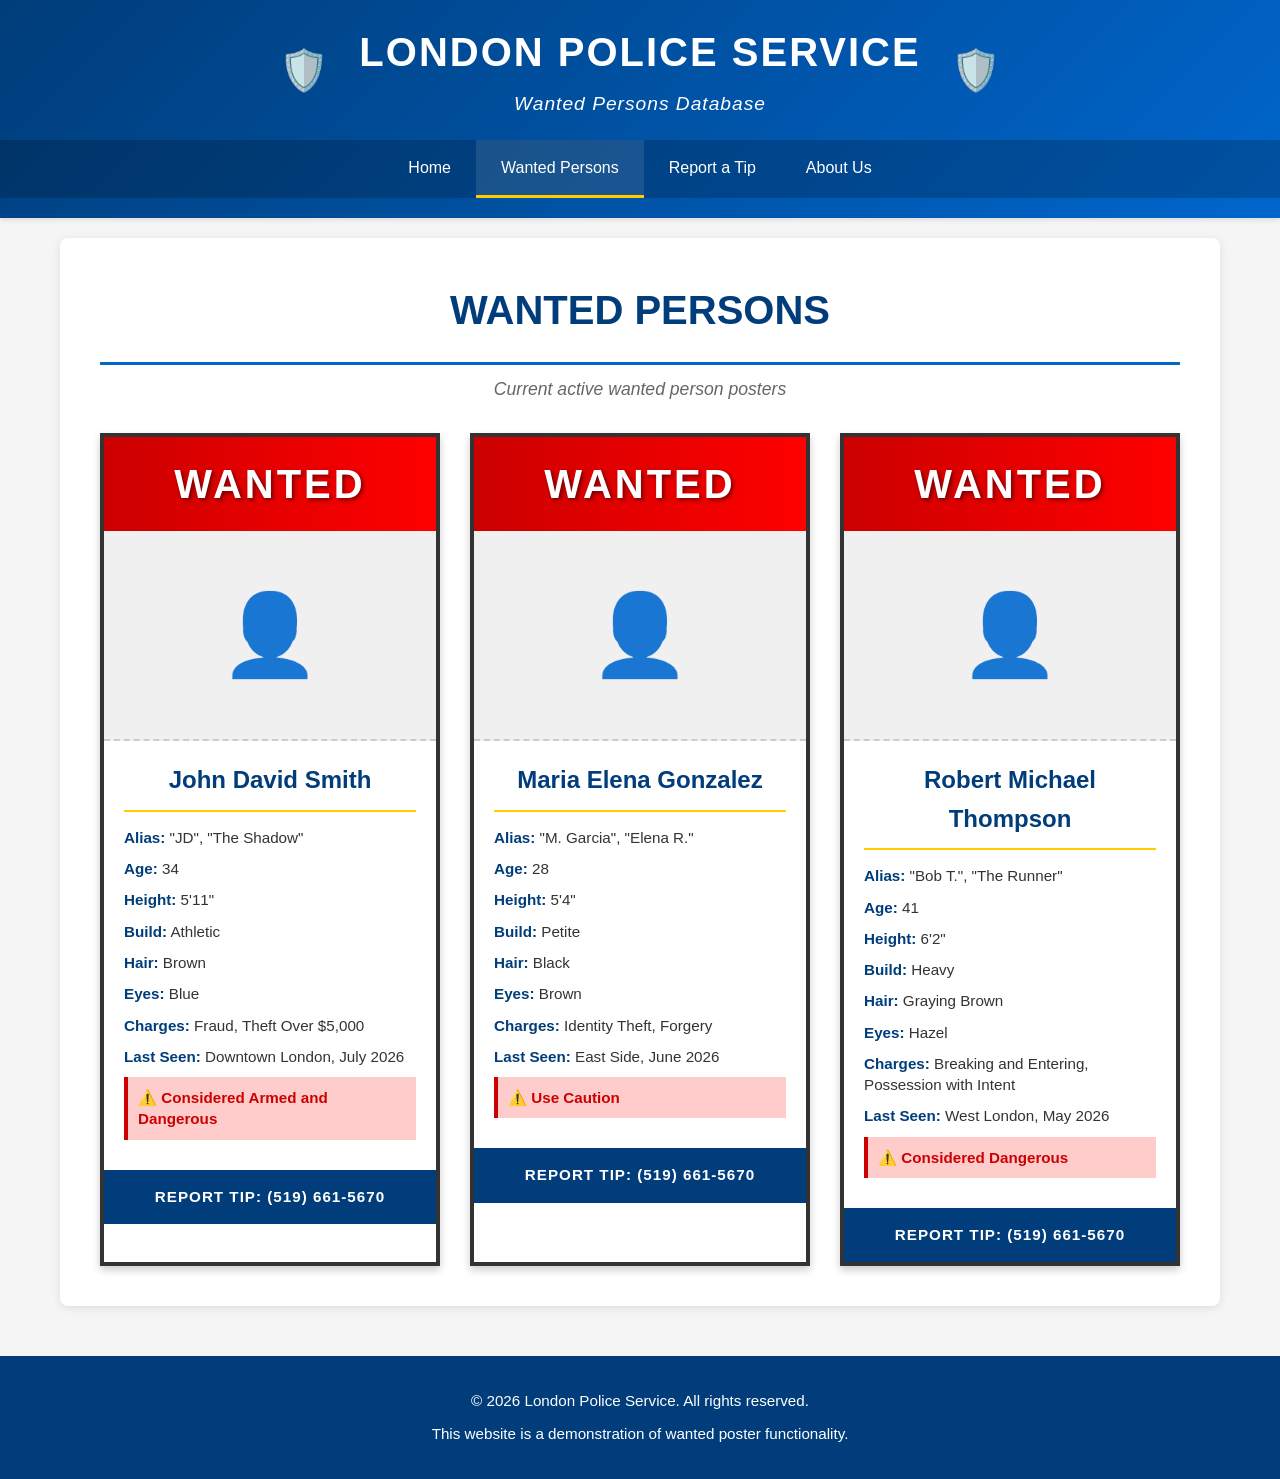
==== wanted.html @ baa458c2 "Initial website setup with London Police inspired design" ====
<!DOCTYPE html>
<html lang="en">
<head>
    <meta charset="UTF-8">
    <meta name="viewport" content="width=device-width, initial-scale=1.0">
    <title>Wanted Persons - London Police Service</title>
    <link rel="stylesheet" href="styles.css">
</head>
<body>
    <header>
        <div class="header-top">
            <div class="police-badge">🛡️</div>
            <div class="header-text">
                <h1>LONDON POLICE SERVICE</h1>
                <p>Wanted Persons Database</p>
            </div>
            <div class="police-badge">🛡️</div>
        </div>
        <nav class="navbar">
            <ul>
                <li><a href="index.html">Home</a></li>
                <li><a href="wanted.html" class="active">Wanted Persons</a></li>
                <li><a href="contact.html">Report a Tip</a></li>
                <li><a href="about.html">About Us</a></li>
            </ul>
        </nav>
    </header>

    <main>
        <section class="wanted-section">
            <h2>WANTED PERSONS</h2>
            <p class="section-subtitle">Current active wanted person posters</p>

            <div class="wanted-grid">
                <div class="wanted-poster">
                    <div class="poster-header">WANTED</div>
                    <div class="poster-image">👤</div>
                    <div class="poster-content">
                        <h3>John David Smith</h3>
                        <p><strong>Alias:</strong> "JD", "The Shadow"</p>
                        <p><strong>Age:</strong> 34</p>
                        <p><strong>Height:</strong> 5'11"</p>
                        <p><strong>Build:</strong> Athletic</p>
                        <p><strong>Hair:</strong> Brown</p>
                        <p><strong>Eyes:</strong> Blue</p>
                        <p><strong>Charges:</strong> Fraud, Theft Over $5,000</p>
                        <p><strong>Last Seen:</strong> Downtown London, July 2026</p>
                        <p class="warning">⚠️ Considered Armed and Dangerous</p>
                    </div>
                    <div class="poster-footer">REPORT TIP: (519) 661-5670</div>
                </div>

                <div class="wanted-poster">
                    <div class="poster-header">WANTED</div>
                    <div class="poster-image">👤</div>
                    <div class="poster-content">
                        <h3>Maria Elena Gonzalez</h3>
                        <p><strong>Alias:</strong> "M. Garcia", "Elena R."</p>
                        <p><strong>Age:</strong> 28</p>
                        <p><strong>Height:</strong> 5'4"</p>
                        <p><strong>Build:</strong> Petite</p>
                        <p><strong>Hair:</strong> Black</p>
                        <p><strong>Eyes:</strong> Brown</p>
                        <p><strong>Charges:</strong> Identity Theft, Forgery</p>
                        <p><strong>Last Seen:</strong> East Side, June 2026</p>
                        <p class="warning">⚠️ Use Caution</p>
                    </div>
                    <div class="poster-footer">REPORT TIP: (519) 661-5670</div>
                </div>

                <div class="wanted-poster">
                    <div class="poster-header">WANTED</div>
                    <div class="poster-image">👤</div>
                    <div class="poster-content">
                        <h3>Robert Michael Thompson</h3>
                        <p><strong>Alias:</strong> "Bob T.", "The Runner"</p>
                        <p><strong>Age:</strong> 41</p>
                        <p><strong>Height:</strong> 6'2"</p>
                        <p><strong>Build:</strong> Heavy</p>
                        <p><strong>Hair:</strong> Graying Brown</p>
                        <p><strong>Eyes:</strong> Hazel</p>
                        <p><strong>Charges:</strong> Breaking and Entering, Possession with Intent</p>
                        <p><strong>Last Seen:</strong> West London, May 2026</p>
                        <p class="warning">⚠️ Considered Dangerous</p>
                    </div>
                    <div class="poster-footer">REPORT TIP: (519) 661-5670</div>
                </div>
            </div>
        </section>
    </main>

    <footer>
        <p>&copy; 2026 London Police Service. All rights reserved.</p>
        <p>This website is a demonstration of wanted poster functionality.</p>
    </footer>
</body>
</html>
---- styles.css ----
* {
    margin: 0;
    padding: 0;
    box-sizing: border-box;
}

body {
    font-family: 'Arial', sans-serif;
    line-height: 1.6;
    color: #333;
    background-color: #f5f5f5;
}

/* Header Styles */
header {
    background: linear-gradient(135deg, #003d7a 0%, #0066cc 100%);
    color: white;
    padding: 20px 0;
    box-shadow: 0 2px 5px rgba(0,0,0,0.1);
    position: sticky;
    top: 0;
    z-index: 100;
}

.header-top {
    display: flex;
    justify-content: center;
    align-items: center;
    gap: 30px;
    margin-bottom: 20px;
    padding: 0 20px;
}

.police-badge {
    font-size: 2.5rem;
}

.header-text {
    text-align: center;
}

.header-text h1 {
    font-size: 2.5rem;
    font-weight: bold;
    letter-spacing: 2px;
    margin-bottom: 5px;
}

.header-text p {
    font-size: 1.2rem;
    font-style: italic;
    letter-spacing: 1px;
}

/* Navigation */
.navbar {
    background-color: rgba(0,0,0,0.2);
    padding: 0;
}

.navbar ul {
    list-style: none;
    display: flex;
    justify-content: center;
    flex-wrap: wrap;
}

.navbar a {
    display: block;
    color: white;
    text-decoration: none;
    padding: 15px 25px;
    transition: all 0.3s ease;
    border-bottom: 3px solid transparent;
    font-weight: 500;
}

.navbar a:hover,
.navbar a.active {
    background-color: rgba(255,255,255,0.1);
    border-bottom-color: #ffcc00;
}

/* Main Content */
main {
    max-width: 1200px;
    margin: 20px auto;
    padding: 0 20px;
}

/* Hero Section */
.hero {
    background: linear-gradient(135deg, #0066cc 0%, #003d7a 100%);
    color: white;
    padding: 60px 40px;
    border-radius: 8px;
    text-align: center;
    margin-bottom: 40px;
    box-shadow: 0 4px 6px rgba(0,0,0,0.1);
}

.hero h2 {
    font-size: 3rem;
    margin-bottom: 15px;
    text-shadow: 2px 2px 4px rgba(0,0,0,0.3);
}

.hero p {
    font-size: 1.3rem;
    margin-bottom: 25px;
}

.cta-button {
    display: inline-block;
    background-color: #ffcc00;
    color: #003d7a;
    padding: 15px 40px;
    border-radius: 5px;
    text-decoration: none;
    font-weight: bold;
    font-size: 1.1rem;
    transition: all 0.3s ease;
    border: 2px solid #ffcc00;
}

.cta-button:hover {
    background-color: #003d7a;
    color: #ffcc00;
}

/* Info Section */
.info-section {
    display: grid;
    grid-template-columns: repeat(auto-fit, minmax(300px, 1fr));
    gap: 20px;
    margin-bottom: 40px;
}

.info-card {
    background: white;
    padding: 30px;
    border-radius: 8px;
    box-shadow: 0 2px 8px rgba(0,0,0,0.1);
    border-left: 5px solid #0066cc;
    transition: transform 0.3s ease;
}

.info-card:hover {
    transform: translateY(-5px);
    box-shadow: 0 4px 12px rgba(0,0,0,0.15);
}

.info-card h3 {
    color: #003d7a;
    margin-bottom: 15px;
    font-size: 1.3rem;
}

/* Alert Banner */
.alert-banner {
    background-color: #ffcc00;
    border: 3px solid #ff6600;
    padding: 30px;
    border-radius: 8px;
    margin-bottom: 40px;
}

.alert-banner h3 {
    color: #cc0000;
    font-size: 1.5rem;
    margin-bottom: 15px;
}

.alert-banner p {
    color: #333;
    margin-bottom: 10px;
    font-size: 1rem;
}

.alert-banner strong {
    color: #003d7a;
}

/* Wanted Section */
.wanted-section {
    background: white;
    padding: 40px;
    border-radius: 8px;
    box-shadow: 0 2px 8px rgba(0,0,0,0.1);
}

.wanted-section h2 {
    text-align: center;
    color: #003d7a;
    font-size: 2.5rem;
    margin-bottom: 10px;
    border-bottom: 3px solid #0066cc;
    padding-bottom: 20px;
}

.section-subtitle {
    text-align: center;
    color: #666;
    font-size: 1.1rem;
    margin-bottom: 30px;
    font-style: italic;
}

/* Wanted Grid */
.wanted-grid {
    display: grid;
    grid-template-columns: repeat(auto-fit, minmax(320px, 1fr));
    gap: 30px;
    margin-top: 30px;
}

/* Wanted Poster */
.wanted-poster {
    background: white;
    border: 4px solid #333;
    border-radius: 0;
    overflow: hidden;
    box-shadow: 0 4px 8px rgba(0,0,0,0.2);
    transition: transform 0.3s ease, box-shadow 0.3s ease;
}

.wanted-poster:hover {
    transform: translateY(-5px);
    box-shadow: 0 8px 16px rgba(0,0,0,0.3);
}

.poster-header {
    background: linear-gradient(90deg, #cc0000 0%, #ff0000 100%);
    color: white;
    text-align: center;
    padding: 15px;
    font-size: 2.5rem;
    font-weight: bold;
    letter-spacing: 3px;
    text-shadow: 2px 2px 4px rgba(0,0,0,0.5);
}

.poster-image {
    background-color: #f0f0f0;
    text-align: center;
    padding: 40px 20px;
    font-size: 80px;
    border-bottom: 2px dashed #ccc;
}

.poster-content {
    padding: 20px;
    background: white;
}

.poster-content h3 {
    font-size: 1.5rem;
    color: #003d7a;
    margin-bottom: 15px;
    text-align: center;
    border-bottom: 2px solid #ffcc00;
    padding-bottom: 10px;
}

.poster-content p {
    font-size: 0.95rem;
    margin: 10px 0;
    line-height: 1.4;
}

.poster-content strong {
    color: #003d7a;
}

.warning {
    background-color: #ffcccc;
    color: #cc0000;
    padding: 10px;
    border-left: 4px solid #cc0000;
    font-weight: bold;
    margin-top: 15px;
}

.poster-footer {
    background-color: #003d7a;
    color: white;
    text-align: center;
    padding: 15px;
    font-weight: bold;
    font-size: 0.95rem;
    letter-spacing: 1px;
}

/* Contact Section */
.contact-section {
    background: white;
    padding: 40px;
    border-radius: 8px;
    box-shadow: 0 2px 8px rgba(0,0,0,0.1);
}

.contact-section h2 {
    color: #003d7a;
    font-size: 2.5rem;
    margin-bottom: 10px;
    text-align: center;
    border-bottom: 3px solid #0066cc;
    padding-bottom: 20px;
}

.contact-container {
    display: grid;
    grid-template-columns: 1fr 1fr;
    gap: 40px;
    margin-top: 30px;
}

.contact-form-wrapper h3,
.contact-info h3 {
    color: #003d7a;
    font-size: 1.5rem;
    margin-bottom: 20px;
    border-bottom: 2px solid #0066cc;
    padding-bottom: 10px;
}

/* Form Styles */
.form-group {
    margin-bottom: 20px;
}

.form-group label {
    display: block;
    margin-bottom: 8px;
    color: #333;
    font-weight: bold;
}

.form-group input,
.form-group select,
.form-group textarea {
    width: 100%;
    padding: 12px;
    border: 1px solid #ddd;
    border-radius: 4px;
    font-family: Arial, sans-serif;
    font-size: 1rem;
    transition: border-color 0.3s ease;
}

.form-group input:focus,
.form-group select:focus,
.form-group textarea:focus {
    outline: none;
    border-color: #0066cc;
    box-shadow: 0 0 5px rgba(0,102,204,0.3);
}

.form-group.checkbox {
    display: flex;
    align-items: center;
}

.form-group.checkbox input {
    width: auto;
    margin-right: 10px;
}

.form-group.checkbox label {
    margin-bottom: 0;
}

.submit-button {
    background-color: #003d7a;
    color: white;
    padding: 15px 40px;
    border: none;
    border-radius: 4px;
    font-size: 1.1rem;
    font-weight: bold;
    cursor: pointer;
    width: 100%;
    transition: background-color 0.3s ease;
}

.submit-button:hover {
    background-color: #0066cc;
}

/* Info Boxes */
.info-box {
    background-color: #f9f9f9;
    padding: 20px;
    border-left: 4px solid #0066cc;
    margin-bottom: 20px;
    border-radius: 4px;
}

.info-box h4 {
    color: #003d7a;
    margin-bottom: 10px;
}

.info-box p {
    margin: 8px 0;
    color: #555;
}

.info-box a {
    color: #0066cc;
    text-decoration: none;
}

.info-box a:hover {
    text-decoration: underline;
}

.info-box.highlighted {
    background-color: #fff3cd;
    border-left-color: #ff6600;
}

/* About Section */
.about-section {
    background: white;
    padding: 40px;
    border-radius: 8px;
    box-shadow: 0 2px 8px rgba(0,0,0,0.1);
}

.about-section h2 {
    color: #003d7a;
    font-size: 2.5rem;
    text-align: center;
    margin-bottom: 40px;
    border-bottom: 3px solid #0066cc;
    padding-bottom: 20px;
}

.about-content {
    display: grid;
    grid-template-columns: repeat(auto-fit, minmax(280px, 1fr));
    gap: 25px;
    margin-bottom: 50px;
}

.about-card {
    background: linear-gradient(135deg, #f5f5f5 0%, #ffffff 100%);
    padding: 25px;
    border-radius: 8px;
    border-left: 5px solid #0066cc;
    box-shadow: 0 2px 8px rgba(0,0,0,0.1);
    transition: transform 0.3s ease;
}

.about-card:hover {
    transform: translateY(-5px);
    box-shadow: 0 4px 12px rgba(0,0,0,0.15);
}

.about-card h3 {
    color: #003d7a;
    margin-bottom: 15px;
    font-size: 1.3rem;
}

/* FAQ Section */
.faq-section {
    margin-top: 40px;
}

.faq-section h3 {
    color: #003d7a;
    font-size: 1.8rem;
    margin-bottom: 25px;
    border-bottom: 2px solid #0066cc;
    padding-bottom: 10px;
}

.faq-item {
    background-color: #f9f9f9;
    padding: 20px;
    margin-bottom: 15px;
    border-radius: 4px;
    border-left: 4px solid #0066cc;
}

.faq-item h4 {
    color: #003d7a;
    margin-bottom: 10px;
    font-size: 1.1rem;
}

.faq-item p {
    color: #555;
    line-height: 1.6;
}

/* Footer */
footer {
    background-color: #003d7a;
    color: white;
    text-align: center;
    padding: 25px;
    margin-top: 50px;
}

footer p {
    margin: 8px 0;
    font-size: 0.95rem;
}

/* Responsive Design */
@media (max-width: 768px) {
    .header-top {
        flex-direction: column;
        gap: 15px;
    }

    .header-text h1 {
        font-size: 1.8rem;
    }

    .header-text p {
        font-size: 1rem;
    }

    .navbar ul {
        flex-direction: column;
    }

    .navbar a {
        text-align: center;
        padding: 12px 15px;
    }

    .hero {
        padding: 40px 20px;
    }

    .hero h2 {
        font-size: 2rem;
    }

    .hero p {
        font-size: 1rem;
    }

    .contact-container {
        grid-template-columns: 1fr;
    }

    .wanted-grid,
    .about-content {
        grid-template-columns: 1fr;
    }
}

@media (max-width: 480px) {
    .info-section {
        grid-template-columns: 1fr;
    }

    .header-text h1 {
        font-size: 1.3rem;
    }

    .wanted-poster {
        margin: 0;
    }

    .poster-header {
        font-size: 1.8rem;
    }

    .poster-image {
        font-size: 60px;
        padding: 30px 10px;
    }
}
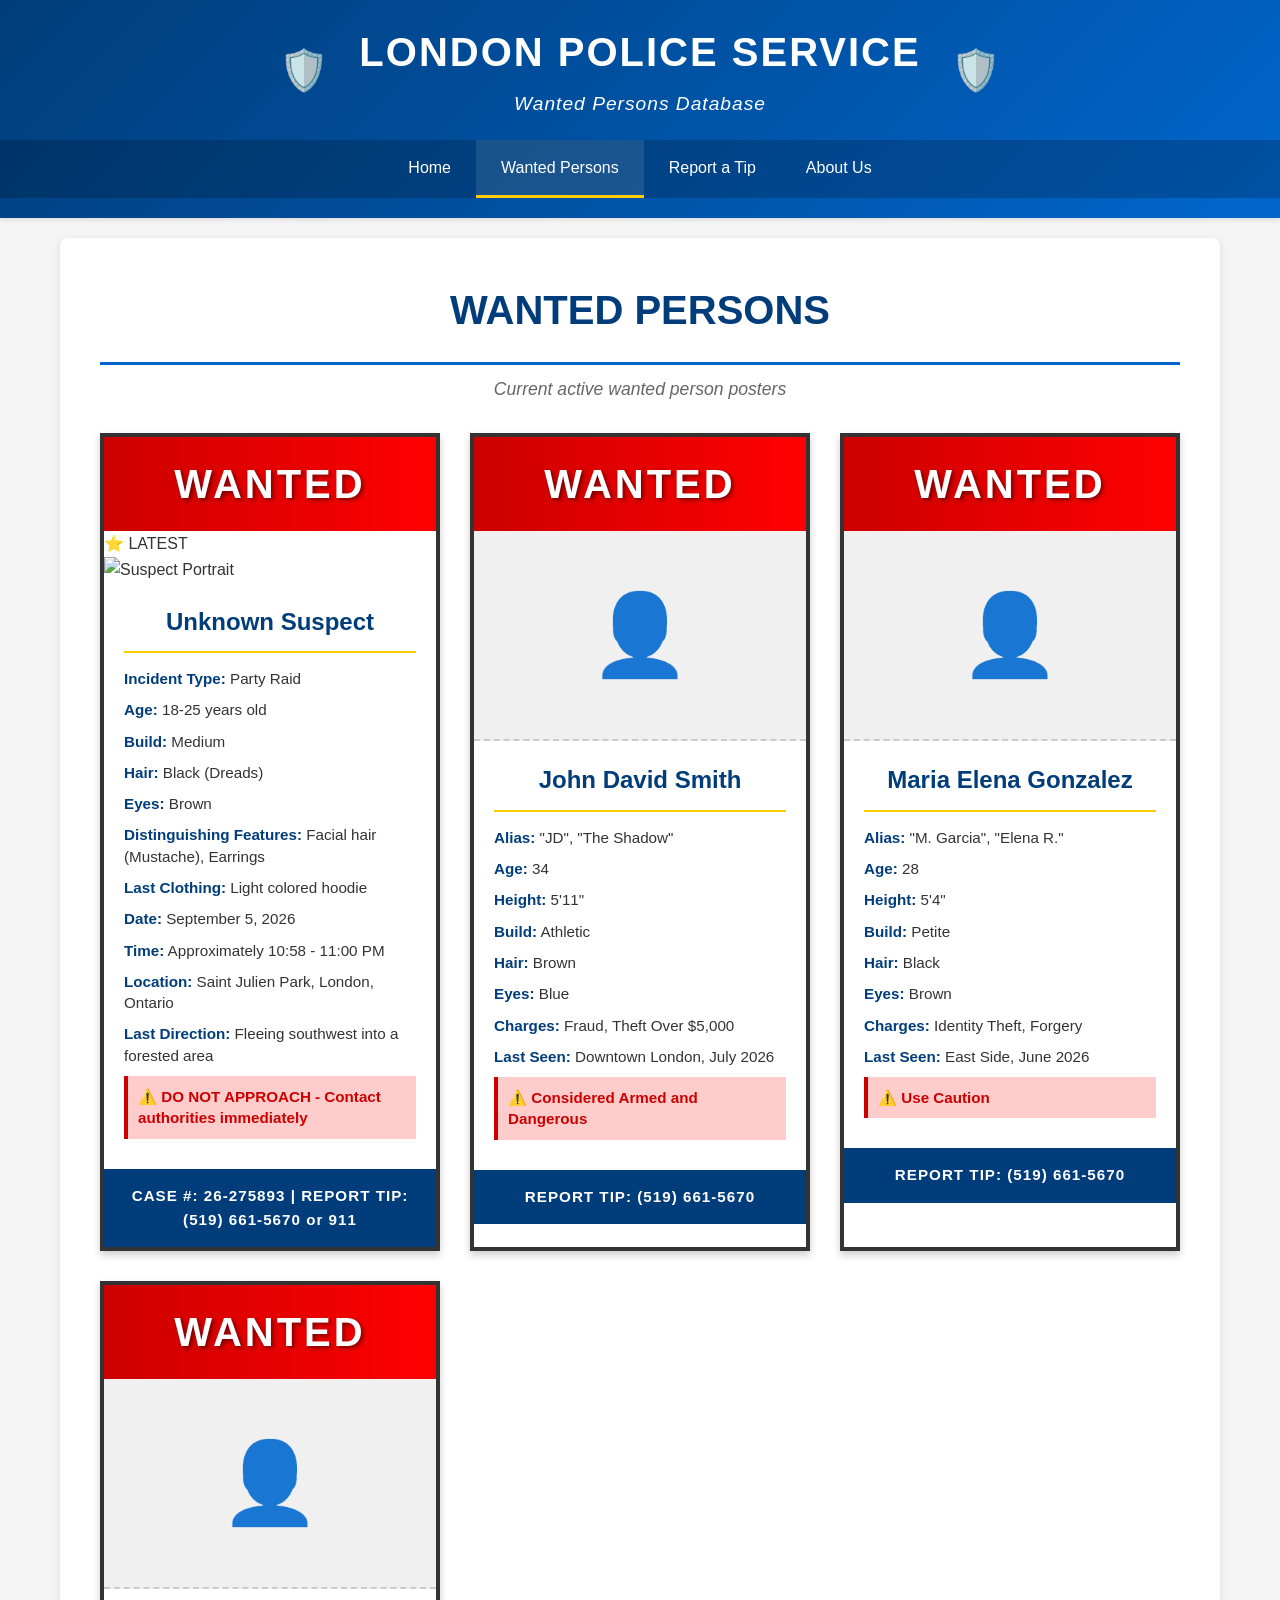
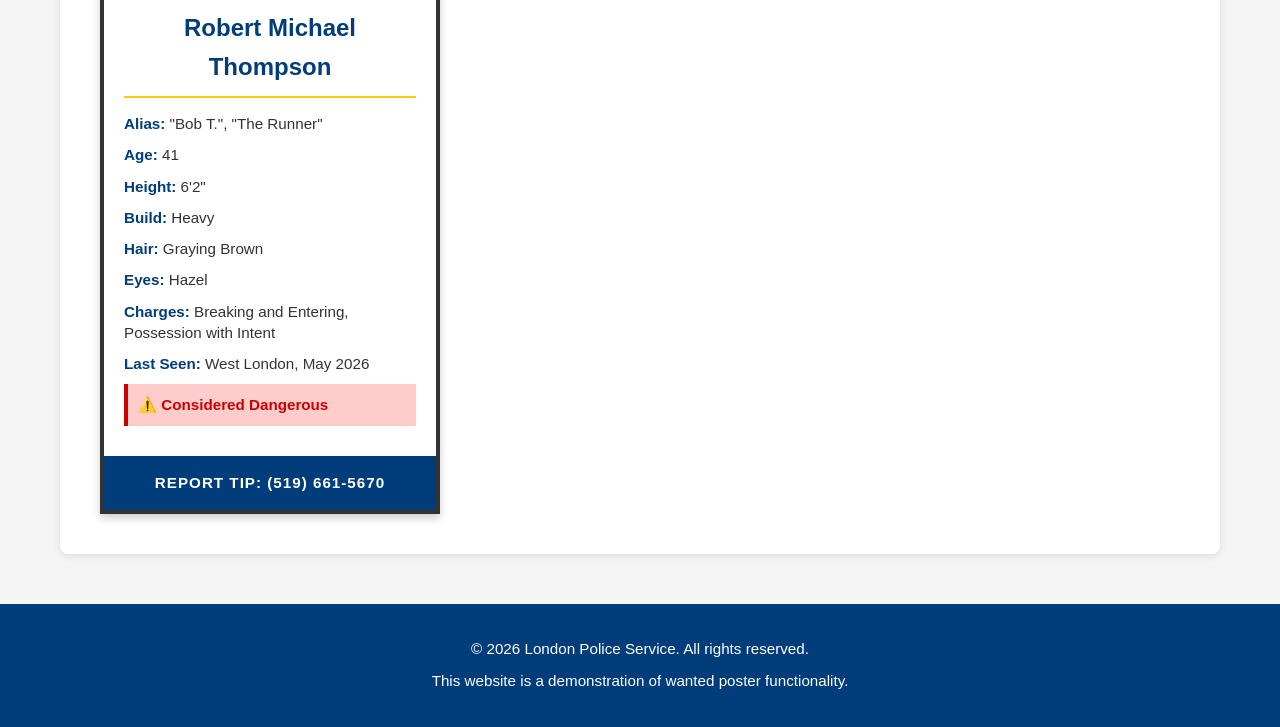
==== commit b9e31135: "Add latest wanted poster with real image from September 5, 2026 party raid incident" ====
--- a/wanted.html
+++ b/wanted.html
@@ -32,6 +32,30 @@
             <p class="section-subtitle">Current active wanted person posters</p>
 
             <div class="wanted-grid">
+                <div class="wanted-poster latest-poster">
+                    <div class="poster-header">WANTED</div>
+                    <div class="latest-badge">⭐ LATEST</div>
+                    <div class="poster-image-real">
+                        <img src="https://raw.githubusercontent.com/drws6h589j-hue/londonwanted/main/suspect-poster.jpg" alt="Suspect Portrait" style="width: 100%; height: auto;">
+                    </div>
+                    <div class="poster-content">
+                        <h3>Unknown Suspect</h3>
+                        <p><strong>Incident Type:</strong> Party Raid</p>
+                        <p><strong>Age:</strong> 18-25 years old</p>
+                        <p><strong>Build:</strong> Medium</p>
+                        <p><strong>Hair:</strong> Black (Dreads)</p>
+                        <p><strong>Eyes:</strong> Brown</p>
+                        <p><strong>Distinguishing Features:</strong> Facial hair (Mustache), Earrings</p>
+                        <p><strong>Last Clothing:</strong> Light colored hoodie</p>
+                        <p><strong>Date:</strong> September 5, 2026</p>
+                        <p><strong>Time:</strong> Approximately 10:58 - 11:00 PM</p>
+                        <p><strong>Location:</strong> Saint Julien Park, London, Ontario</p>
+                        <p><strong>Last Direction:</strong> Fleeing southwest into a forested area</p>
+                        <p class="warning">⚠️ DO NOT APPROACH - Contact authorities immediately</p>
+                    </div>
+                    <div class="poster-footer">CASE #: 26-275893 | REPORT TIP: (519) 661-5670 or 911</div>
+                </div>
+
                 <div class="wanted-poster">
                     <div class="poster-header">WANTED</div>
                     <div class="poster-image">👤</div>
@@ -94,4 +118,4 @@
         <p>This website is a demonstration of wanted poster functionality.</p>
     </footer>
 </body>
-</html>+</html>
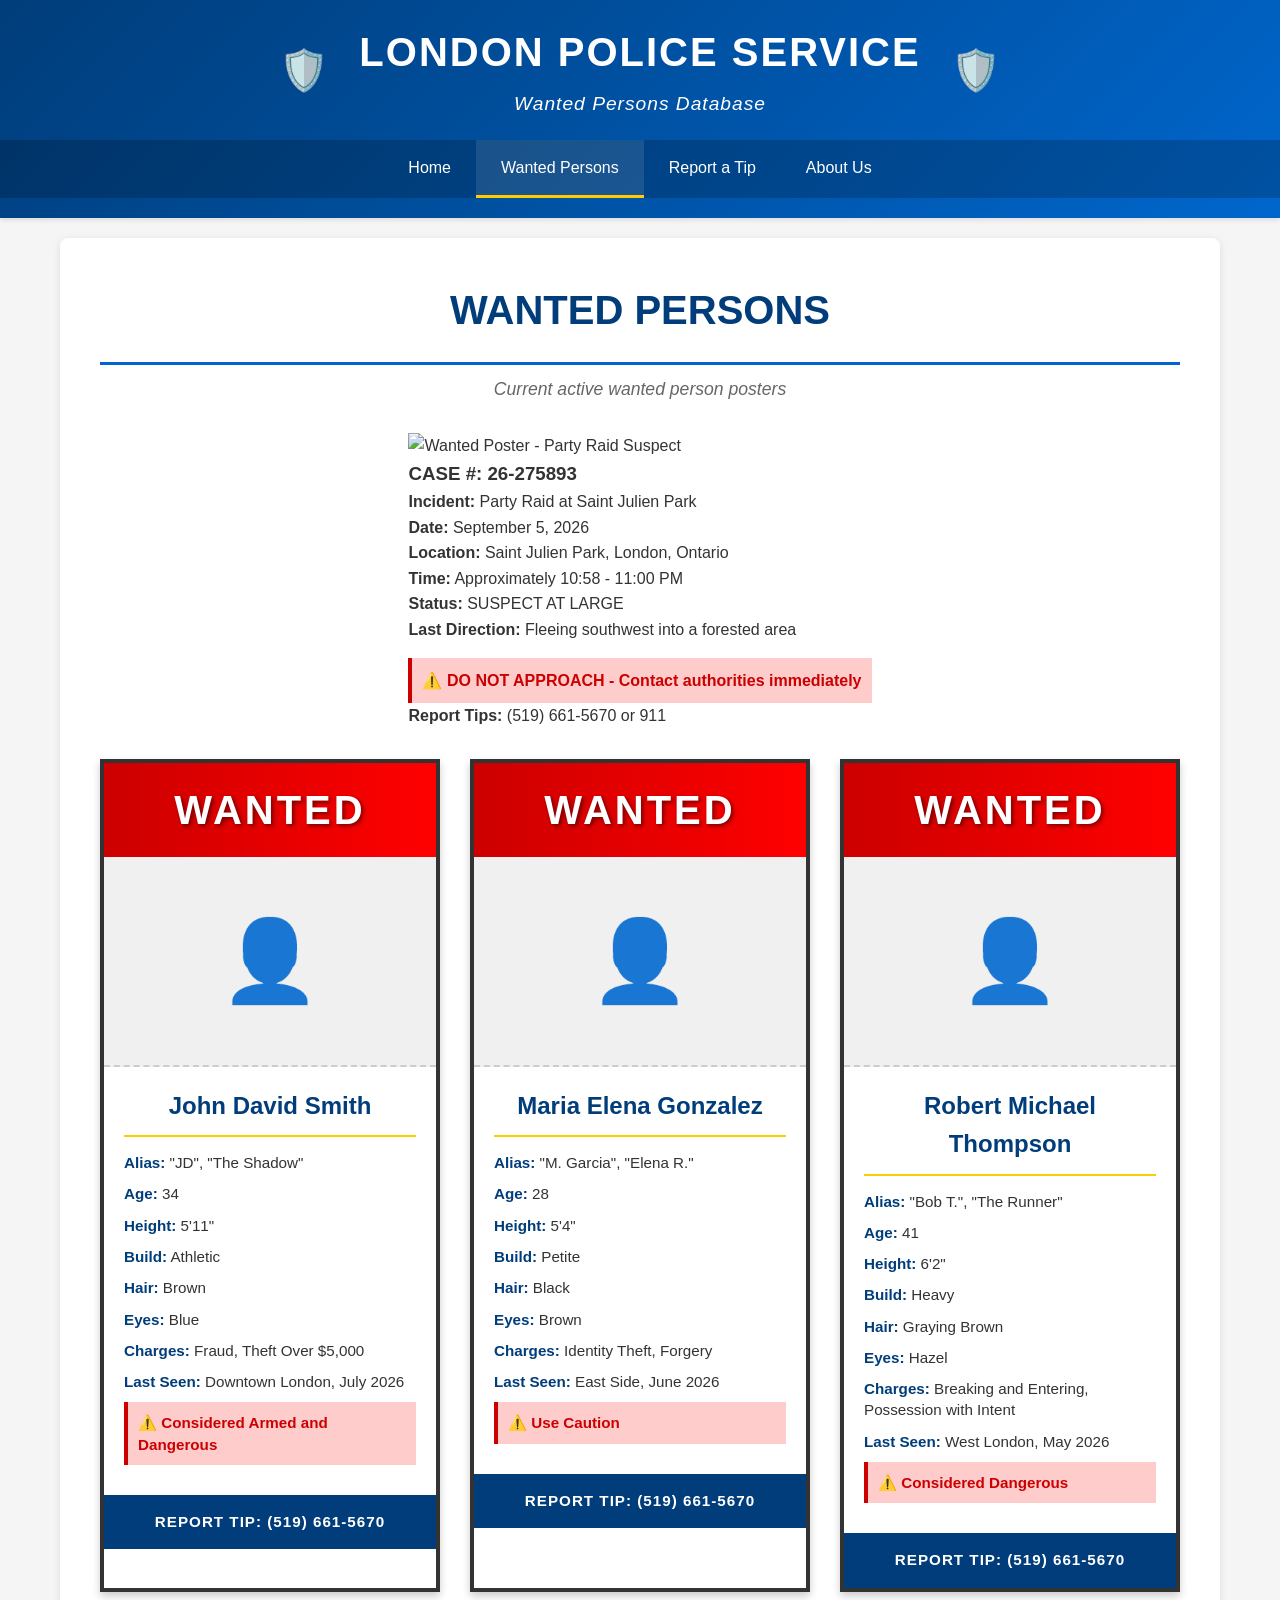
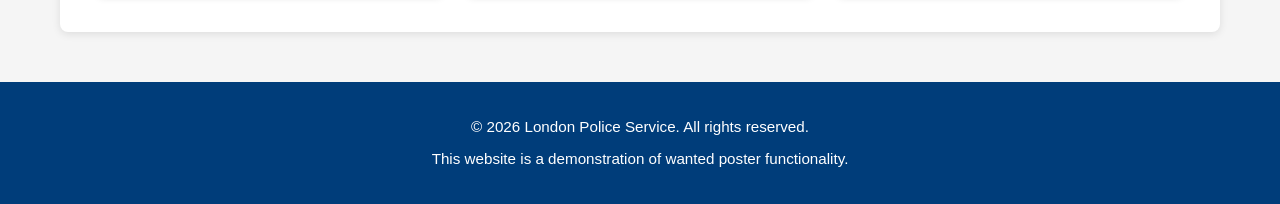
==== commit 83f9a0c9: "Update wanted poster to display as full poster image" ====
--- a/wanted.html
+++ b/wanted.html
@@ -32,28 +32,22 @@
             <p class="section-subtitle">Current active wanted person posters</p>
 
             <div class="wanted-grid">
-                <div class="wanted-poster latest-poster">
-                    <div class="poster-header">WANTED</div>
+                <div class="wanted-poster-full latest-poster">
                     <div class="latest-badge">⭐ LATEST</div>
-                    <div class="poster-image-real">
-                        <img src="https://raw.githubusercontent.com/drws6h589j-hue/londonwanted/main/suspect-poster.jpg" alt="Suspect Portrait" style="width: 100%; height: auto;">
+                    <div class="poster-image-container">
+                        <img src="[data-uri]" alt="Wanted Poster - Party Raid Suspect" style="width: 100%; height: auto;">
                     </div>
-                    <div class="poster-content">
-                        <h3>Unknown Suspect</h3>
-                        <p><strong>Incident Type:</strong> Party Raid</p>
-                        <p><strong>Age:</strong> 18-25 years old</p>
-                        <p><strong>Build:</strong> Medium</p>
-                        <p><strong>Hair:</strong> Black (Dreads)</p>
-                        <p><strong>Eyes:</strong> Brown</p>
-                        <p><strong>Distinguishing Features:</strong> Facial hair (Mustache), Earrings</p>
-                        <p><strong>Last Clothing:</strong> Light colored hoodie</p>
+                    <div class="poster-info">
+                        <h3>CASE #: 26-275893</h3>
+                        <p><strong>Incident:</strong> Party Raid at Saint Julien Park</p>
                         <p><strong>Date:</strong> September 5, 2026</p>
+                        <p><strong>Location:</strong> Saint Julien Park, London, Ontario</p>
                         <p><strong>Time:</strong> Approximately 10:58 - 11:00 PM</p>
-                        <p><strong>Location:</strong> Saint Julien Park, London, Ontario</p>
+                        <p><strong>Status:</strong> SUSPECT AT LARGE</p>
                         <p><strong>Last Direction:</strong> Fleeing southwest into a forested area</p>
                         <p class="warning">⚠️ DO NOT APPROACH - Contact authorities immediately</p>
+                        <p><strong>Report Tips:</strong> (519) 661-5670 or 911</p>
                     </div>
-                    <div class="poster-footer">CASE #: 26-275893 | REPORT TIP: (519) 661-5670 or 911</div>
                 </div>
 
                 <div class="wanted-poster">
@@ -118,4 +112,4 @@
         <p>This website is a demonstration of wanted poster functionality.</p>
     </footer>
 </body>
-</html>
+</html>
--- a/styles.css
+++ b/styles.css
@@ -222,6 +222,7 @@
     overflow: hidden;
     box-shadow: 0 4px 8px rgba(0,0,0,0.2);
     transition: transform 0.3s ease, box-shadow 0.3s ease;
+    position: relative;
 }
 
 .wanted-poster:hover {
@@ -229,6 +230,27 @@
     box-shadow: 0 8px 16px rgba(0,0,0,0.3);
 }
 
+/* Latest Poster Badge */
+.latest-poster {
+    grid-column: 1 / -1;
+    max-width: 600px;
+    margin: 0 auto;
+}
+
+.latest-badge {
+    position: absolute;
+    top: 10px;
+    right: 10px;
+    background: linear-gradient(135deg, #ffcc00 0%, #ff9900 100%);
+    color: #003d7a;
+    padding: 10px 20px;
+    font-weight: bold;
+    font-size: 1.2rem;
+    border-radius: 5px;
+    box-shadow: 0 2px 8px rgba(0,0,0,0.3);
+    z-index: 10;
+}
+
 .poster-header {
     background: linear-gradient(90deg, #cc0000 0%, #ff0000 100%);
     color: white;
@@ -246,6 +268,22 @@
     padding: 40px 20px;
     font-size: 80px;
     border-bottom: 2px dashed #ccc;
+}
+
+.poster-image-real {
+    background-color: #f0f0f0;
+    text-align: center;
+    padding: 20px;
+    border-bottom: 2px solid #333;
+    max-height: 400px;
+    overflow: hidden;
+}
+
+.poster-image-real img {
+    max-width: 100%;
+    height: auto;
+    max-height: 360px;
+    object-fit: cover;
 }
 
 .poster-content {
@@ -554,6 +592,11 @@
     .about-content {
         grid-template-columns: 1fr;
     }
+
+    .latest-poster {
+        grid-column: auto;
+        max-width: 100%;
+    }
 }
 
 @media (max-width: 480px) {
@@ -577,4 +620,9 @@
         font-size: 60px;
         padding: 30px 10px;
     }
-}
+
+    .latest-badge {
+        font-size: 1rem;
+        padding: 8px 15px;
+    }
+}
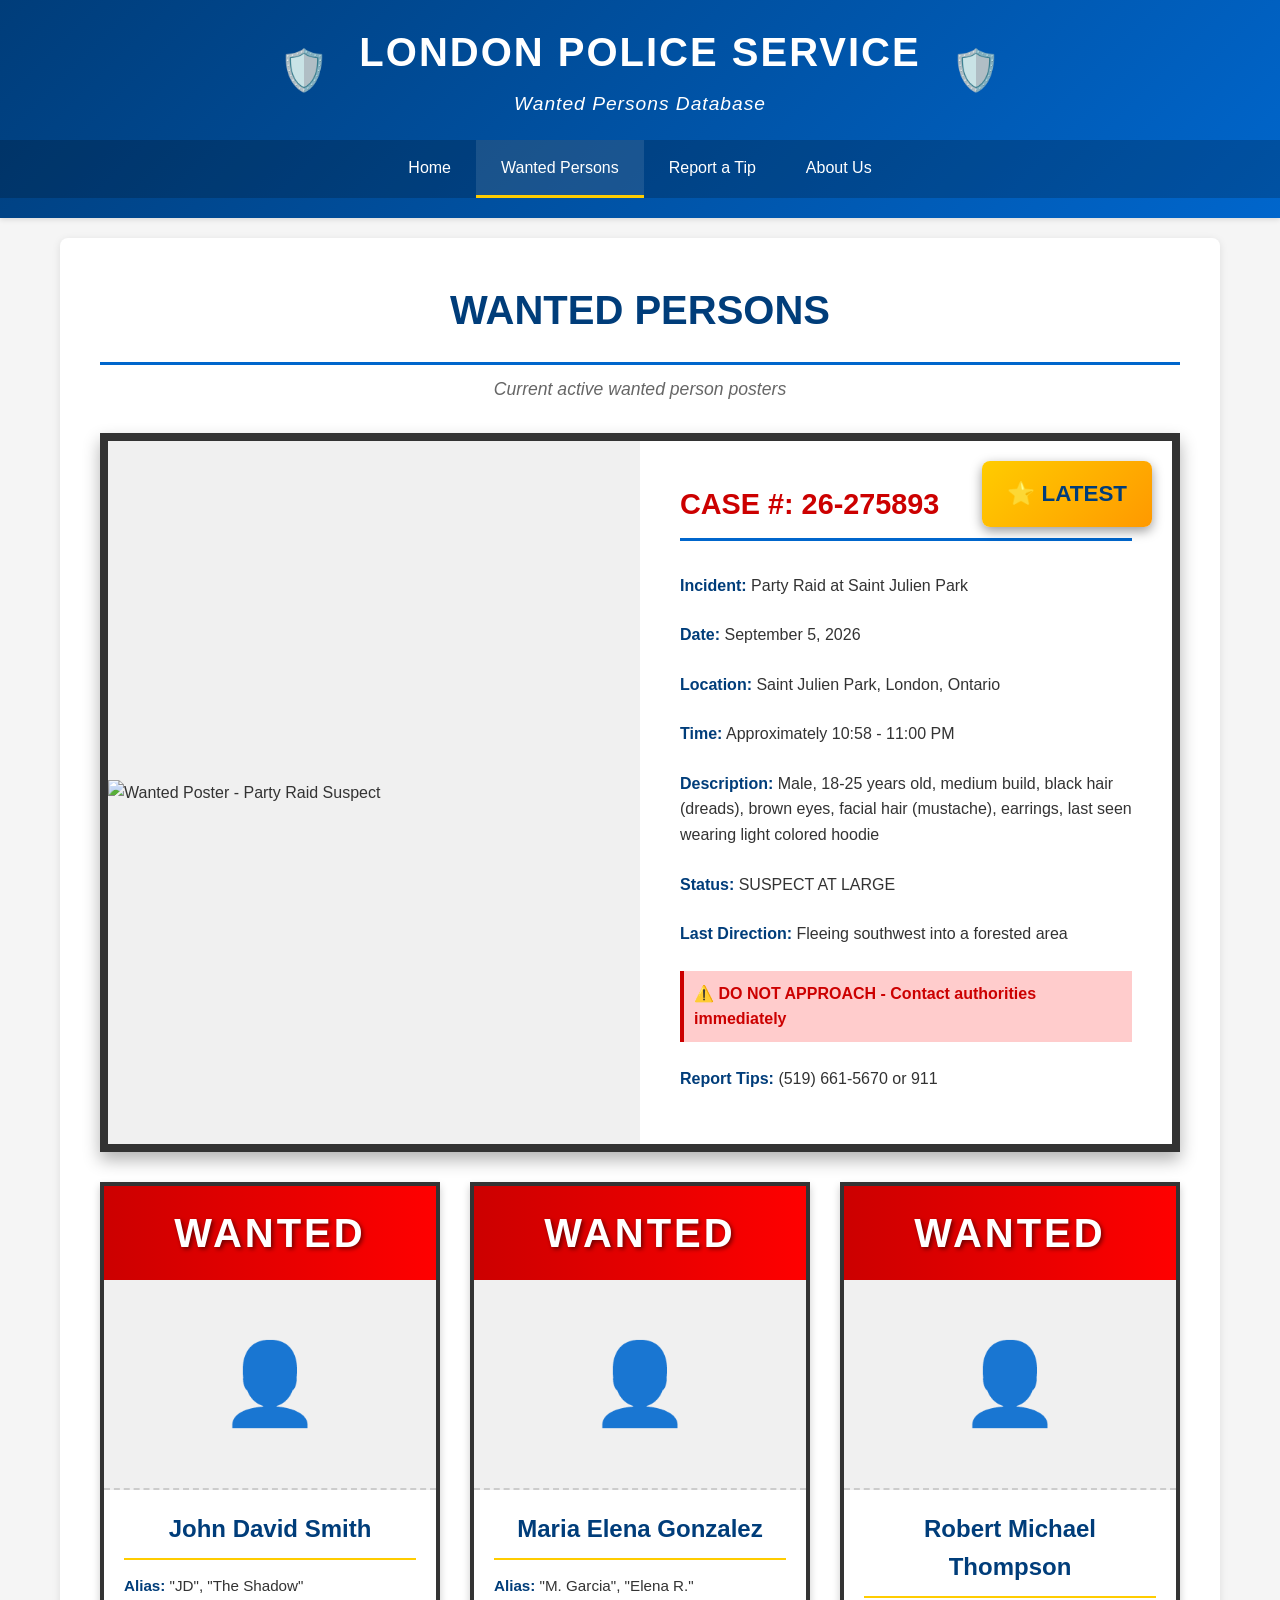
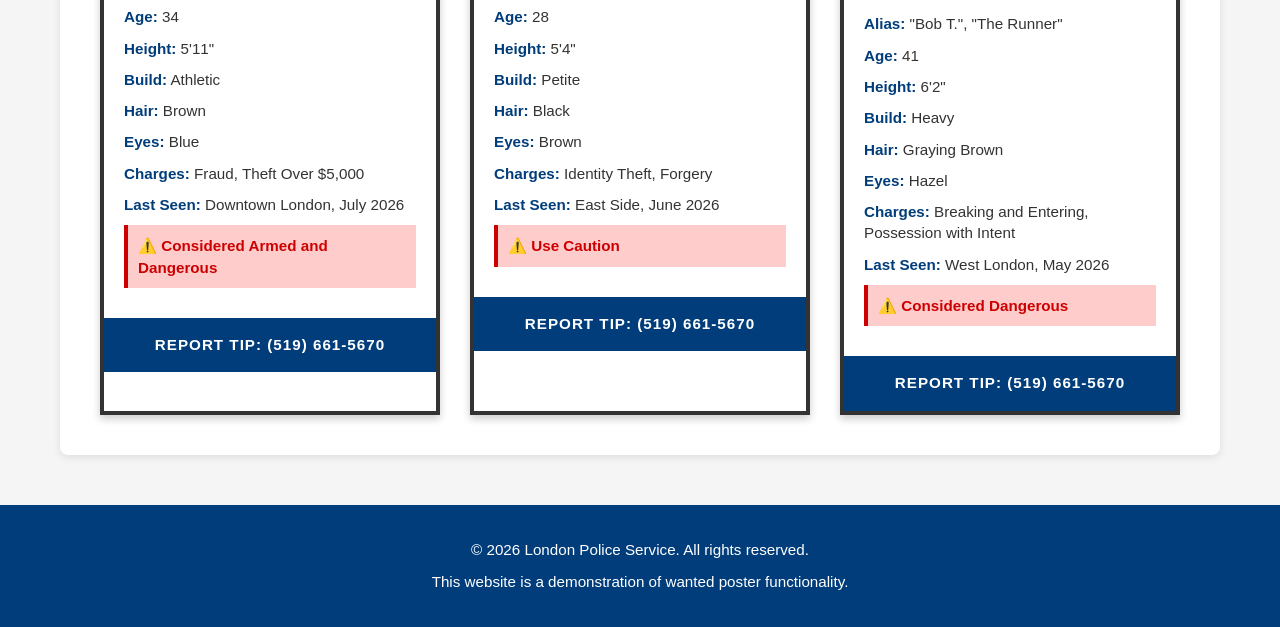
==== commit cc8d0a72: "Fix wanted poster display with proper image handling" ====
--- a/wanted.html
+++ b/wanted.html
@@ -35,7 +35,7 @@
                 <div class="wanted-poster-full latest-poster">
                     <div class="latest-badge">⭐ LATEST</div>
                     <div class="poster-image-container">
-                        <img src="[data-uri]" alt="Wanted Poster - Party Raid Suspect" style="width: 100%; height: auto;">
+                        <img src="https://via.placeholder.com/400x500/f5f5f5/333?text=WANTED+POSTER" alt="Wanted Poster - Party Raid Suspect" style="width: 100%; height: auto;">
                     </div>
                     <div class="poster-info">
                         <h3>CASE #: 26-275893</h3>
@@ -43,6 +43,7 @@
                         <p><strong>Date:</strong> September 5, 2026</p>
                         <p><strong>Location:</strong> Saint Julien Park, London, Ontario</p>
                         <p><strong>Time:</strong> Approximately 10:58 - 11:00 PM</p>
+                        <p><strong>Description:</strong> Male, 18-25 years old, medium build, black hair (dreads), brown eyes, facial hair (mustache), earrings, last seen wearing light colored hoodie</p>
                         <p><strong>Status:</strong> SUSPECT AT LARGE</p>
                         <p><strong>Last Direction:</strong> Fleeing southwest into a forested area</p>
                         <p class="warning">⚠️ DO NOT APPROACH - Contact authorities immediately</p>
--- a/styles.css
+++ b/styles.css
@@ -214,6 +214,75 @@
     margin-top: 30px;
 }
 
+/* Latest Full Poster */
+.wanted-poster-full {
+    grid-column: 1 / -1;
+    background: #f5f5f5;
+    border: 8px solid #333;
+    border-radius: 0;
+    overflow: hidden;
+    box-shadow: 0 8px 16px rgba(0,0,0,0.3);
+    display: grid;
+    grid-template-columns: 1fr 1fr;
+    position: relative;
+}
+
+.latest-badge {
+    position: absolute;
+    top: 20px;
+    right: 20px;
+    background: linear-gradient(135deg, #ffcc00 0%, #ff9900 100%);
+    color: #003d7a;
+    padding: 15px 25px;
+    font-weight: bold;
+    font-size: 1.4rem;
+    border-radius: 8px;
+    box-shadow: 0 4px 12px rgba(0,0,0,0.4);
+    z-index: 10;
+}
+
+.poster-image-container {
+    width: 100%;
+    background: #f0f0f0;
+    display: flex;
+    align-items: center;
+    justify-content: center;
+    overflow: hidden;
+}
+
+.poster-image-container img {
+    width: 100%;
+    height: 100%;
+    object-fit: cover;
+    max-height: 600px;
+}
+
+.poster-info {
+    padding: 40px;
+    background: white;
+    display: flex;
+    flex-direction: column;
+    justify-content: flex-start;
+}
+
+.poster-info h3 {
+    color: #cc0000;
+    font-size: 1.8rem;
+    margin-bottom: 20px;
+    border-bottom: 3px solid #0066cc;
+    padding-bottom: 10px;
+}
+
+.poster-info p {
+    font-size: 1rem;
+    margin: 12px 0;
+    line-height: 1.6;
+}
+
+.poster-info strong {
+    color: #003d7a;
+}
+
 /* Wanted Poster */
 .wanted-poster {
     background: white;
@@ -228,27 +297,6 @@
 .wanted-poster:hover {
     transform: translateY(-5px);
     box-shadow: 0 8px 16px rgba(0,0,0,0.3);
-}
-
-/* Latest Poster Badge */
-.latest-poster {
-    grid-column: 1 / -1;
-    max-width: 600px;
-    margin: 0 auto;
-}
-
-.latest-badge {
-    position: absolute;
-    top: 10px;
-    right: 10px;
-    background: linear-gradient(135deg, #ffcc00 0%, #ff9900 100%);
-    color: #003d7a;
-    padding: 10px 20px;
-    font-weight: bold;
-    font-size: 1.2rem;
-    border-radius: 5px;
-    box-shadow: 0 2px 8px rgba(0,0,0,0.3);
-    z-index: 10;
 }
 
 .poster-header {
@@ -549,6 +597,16 @@
 }
 
 /* Responsive Design */
+@media (max-width: 1024px) {
+    .wanted-poster-full {
+        grid-template-columns: 1fr;
+    }
+
+    .poster-info {
+        padding: 30px;
+    }
+}
+
 @media (max-width: 768px) {
     .header-top {
         flex-direction: column;
@@ -593,9 +651,14 @@
         grid-template-columns: 1fr;
     }
 
-    .latest-poster {
+    .wanted-poster-full {
         grid-column: auto;
         max-width: 100%;
+    }
+
+    .latest-badge {
+        font-size: 1rem;
+        padding: 8px 15px;
     }
 }
 
@@ -622,7 +685,21 @@
     }
 
     .latest-badge {
-        font-size: 1rem;
-        padding: 8px 15px;
-    }
-}
+        font-size: 0.9rem;
+        padding: 6px 12px;
+        top: 10px;
+        right: 10px;
+    }
+
+    .poster-info {
+        padding: 20px;
+    }
+
+    .poster-info h3 {
+        font-size: 1.4rem;
+    }
+
+    .poster-info p {
+        font-size: 0.9rem;
+    }
+}
